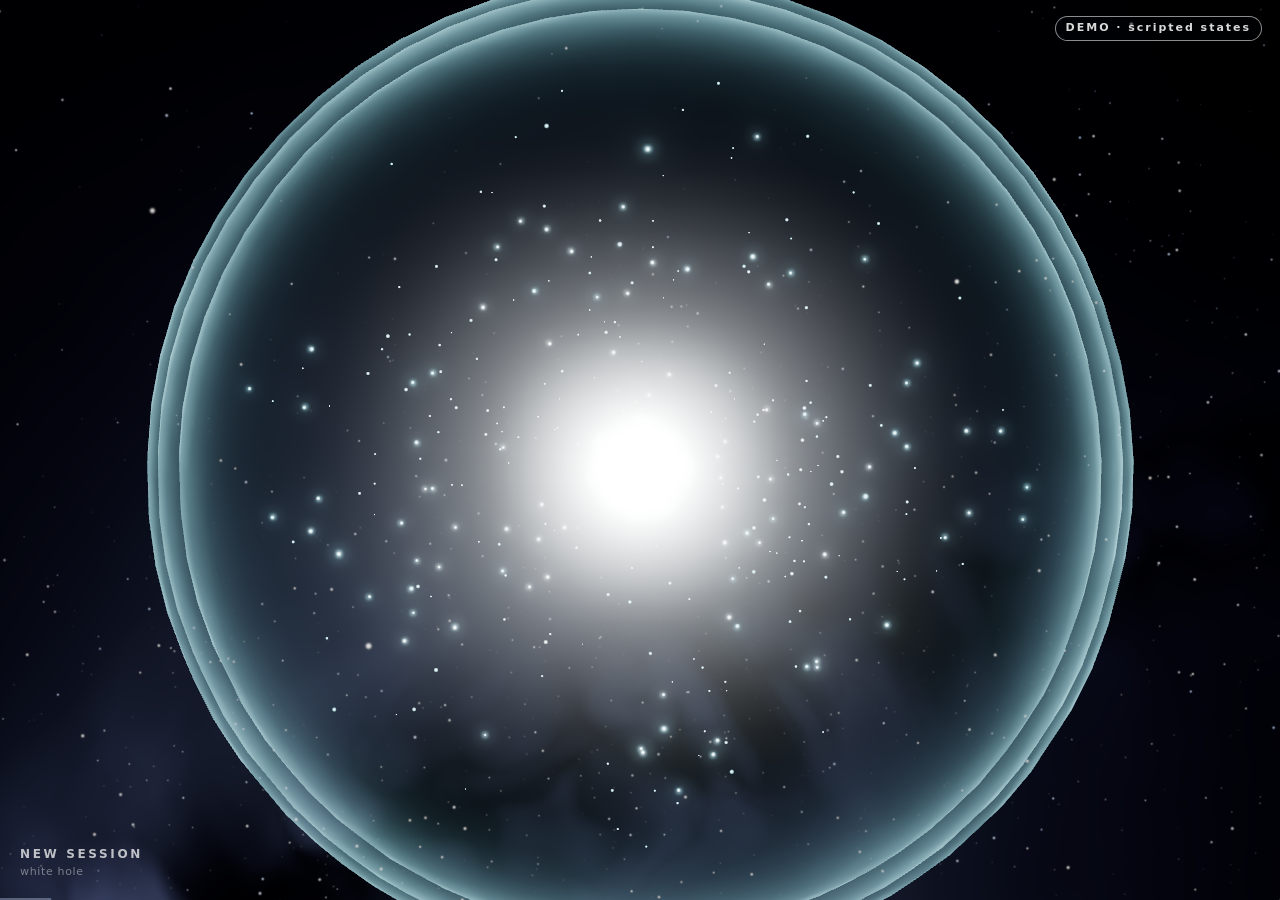
==== web/gate1.html @ b6a20ebc "Cosmos: a live 3D galaxy of your Claude Code sessions Every session is a star system and every proje" ====
<!doctype html>
<html lang="en">
<head>
  <meta charset="utf-8">
  <meta name="viewport" content="width=device-width, initial-scale=1">
  <title>Cosmos · Gate 1</title>
  <script type="importmap">
  { "imports": {
      "three": "/vendor/three/build/three.module.js",
      "three/addons/": "/vendor/three/addons/"
  } }
  </script>
  <style>
    :root { color-scheme: dark; }
    html, body { height: 100%; margin: 0; overflow: hidden; background: #02030a; }
    body {
      font: 12px/1.35 system-ui, -apple-system, sans-serif;
      color: rgba(255, 255, 255, 0.6);
      letter-spacing: 0.04em;
      -webkit-font-smoothing: antialiased;
      user-select: none;
    }
    #cosmos { position: fixed; inset: 0; width: 100vw; height: 100vh; display: block; touch-action: none; outline: none; }

    /* Scene name: bottom-left, quiet (ART_DIRECTION §7: no other HUD). */
    #label { position: fixed; bottom: 40px; left: 20px; pointer-events: none; transition: bottom 0.4s; }
    #state { font-size: 12px; font-weight: 600; letter-spacing: 0.22em; color: rgba(255, 255, 255, 0.72); }
    #note { margin-top: 3px; font-size: 11px; color: rgba(255, 255, 255, 0.42); letter-spacing: 0.06em; }

    /* DEMO marker: this gallery runs on scripted SystemState, not real data. */
    #demo {
      position: fixed; top: 16px; right: 18px; pointer-events: none;
      padding: 4px 10px; border-radius: 999px;
      border: 1px solid rgba(255, 255, 255, 0.55);
      color: rgba(255, 255, 255, 0.85);
      font-size: 11px; font-weight: 600; letter-spacing: 0.18em;
      background: rgba(2, 3, 10, 0.35);
    }

    /* Controls: bottom-left, small and minimal. */
    #bar {
      position: fixed; left: 16px; bottom: 14px; right: 16px;
      display: flex; flex-wrap: wrap; gap: 4px; align-items: center;
      pointer-events: none;
      transition: opacity 0.4s;
    }
    /* Auto-hidden after 3 s without pointer or key input; keys cover every scene. */
    #bar.hidden { opacity: 0; }
    #bar.hidden > * { pointer-events: none; }
    #bar > * { pointer-events: auto; }
    #bar button {
      font: inherit; font-size: 11px; letter-spacing: 0.05em;
      color: rgba(255, 255, 255, 0.55);
      background: rgba(2, 3, 10, 0.35);
      border: 1px solid rgba(255, 255, 255, 0.12);
      border-radius: 4px; padding: 3px 8px; cursor: pointer;
      transition: color 0.15s, border-color 0.15s, background 0.15s;
    }
    #bar button:hover { color: rgba(255, 255, 255, 0.85); border-color: rgba(255, 255, 255, 0.3); }
    #bar button:focus-visible { outline: 1px solid rgba(207, 224, 255, 0.7); outline-offset: 1px; }
    #bar button.on { color: rgba(255, 255, 255, 0.92); border-color: rgba(207, 224, 255, 0.55); background: rgba(207, 224, 255, 0.08); }
    #scenes { display: contents; }
    .sep { width: 1px; height: 14px; background: rgba(255, 255, 255, 0.14); margin: 0 4px; }

    /* Reel progress: a hairline along the bottom edge. */
    #track { position: fixed; left: 0; right: 0; bottom: 0; height: 2px; pointer-events: none; }
    #progress { height: 100%; background: rgba(207, 224, 255, 0.35); transform-origin: 0 50%; transform: scaleX(0); }
  </style>
</head>
<body>
  <canvas id="cosmos" tabindex="0" aria-label="One Cosmos star system"></canvas>

  <div id="label" aria-live="polite">
    <div id="state">&nbsp;</div>
    <div id="note"></div>
  </div>

  <div id="demo" title="Driven by scripted SystemState values, not real session data">DEMO · scripted states</div>

  <nav id="bar" aria-label="Gate 1 states">
    <button type="button" id="play" aria-pressed="false" title="Play / pause (Space)">Pause</button>
    <button type="button" id="reel" title="Play the full looping sequence (R)">Sequence</button>
    <span class="sep" aria-hidden="true"></span>
    <span id="scenes"></span>
    <span class="sep" aria-hidden="true"></span>
    <button type="button" id="mono" title="Grayscale check: states must read without color (M)">B/W</button>
  </nav>
  <div id="track" aria-hidden="true"><div id="progress"></div></div>

  <script>
    // Bar auto-hide: shown on pointer movement or a key press, hidden after 3 s.
    (() => {
      const bar = document.getElementById('bar');
      const label = document.getElementById('label');
      let timer = 0;
      // The label sits just above the bar while it shows, near the edge when hidden.
      const place = () => {
        label.style.bottom = (bar.classList.contains('hidden') ? 20 : bar.offsetHeight + 24) + 'px';
      };
      new MutationObserver(place).observe(bar, { attributes: true, attributeFilter: ['class'] });
      window.addEventListener('resize', place);
      const show = () => {
        bar.classList.remove('hidden');
        clearTimeout(timer);
        timer = setTimeout(() => {
          if (!bar.contains(document.activeElement) && !bar.matches(':hover')) bar.classList.add('hidden');
          else show();
        }, 3000);
      };
      window.addEventListener('pointermove', show, { passive: true });
      window.addEventListener('pointerdown', show, { passive: true });
      window.addEventListener('keydown', show);
      show();
    })();
  </script>
  <script type="module" src="./src/gate1.js"></script>
</body>
</html>
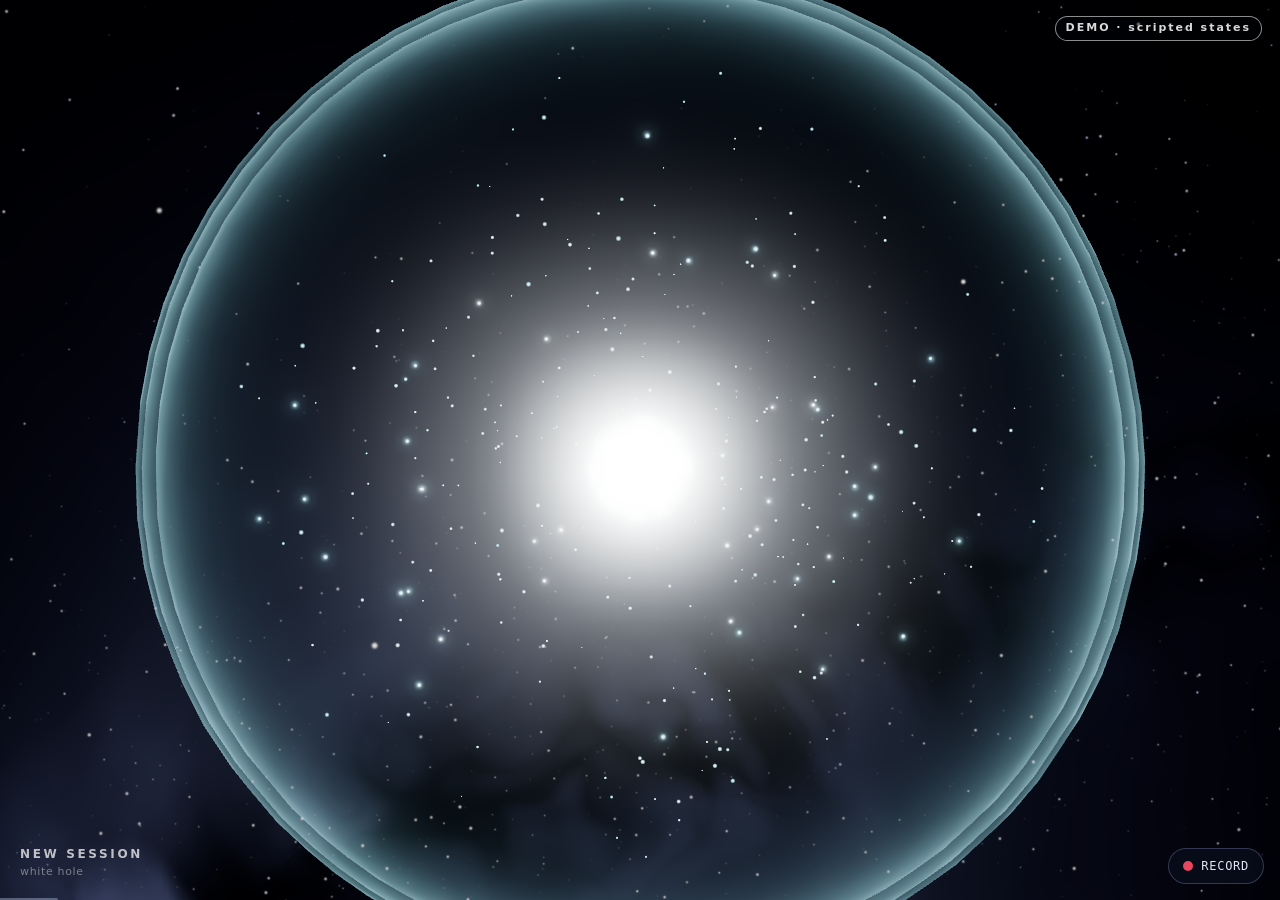
==== commit 09da21b0: "Add Record button and demo video Record button on the galaxy and states pages captures the 3D view o" ====
--- a/web/gate1.html
+++ b/web/gate1.html
@@ -4,6 +4,7 @@
   <meta charset="utf-8">
   <meta name="viewport" content="width=device-width, initial-scale=1">
   <title>Cosmos · Gate 1</title>
+  <meta name="cosmos-token" content="__COSMOS_TOKEN__">
   <script type="importmap">
   { "imports": {
       "three": "/vendor/three/build/three.module.js",
